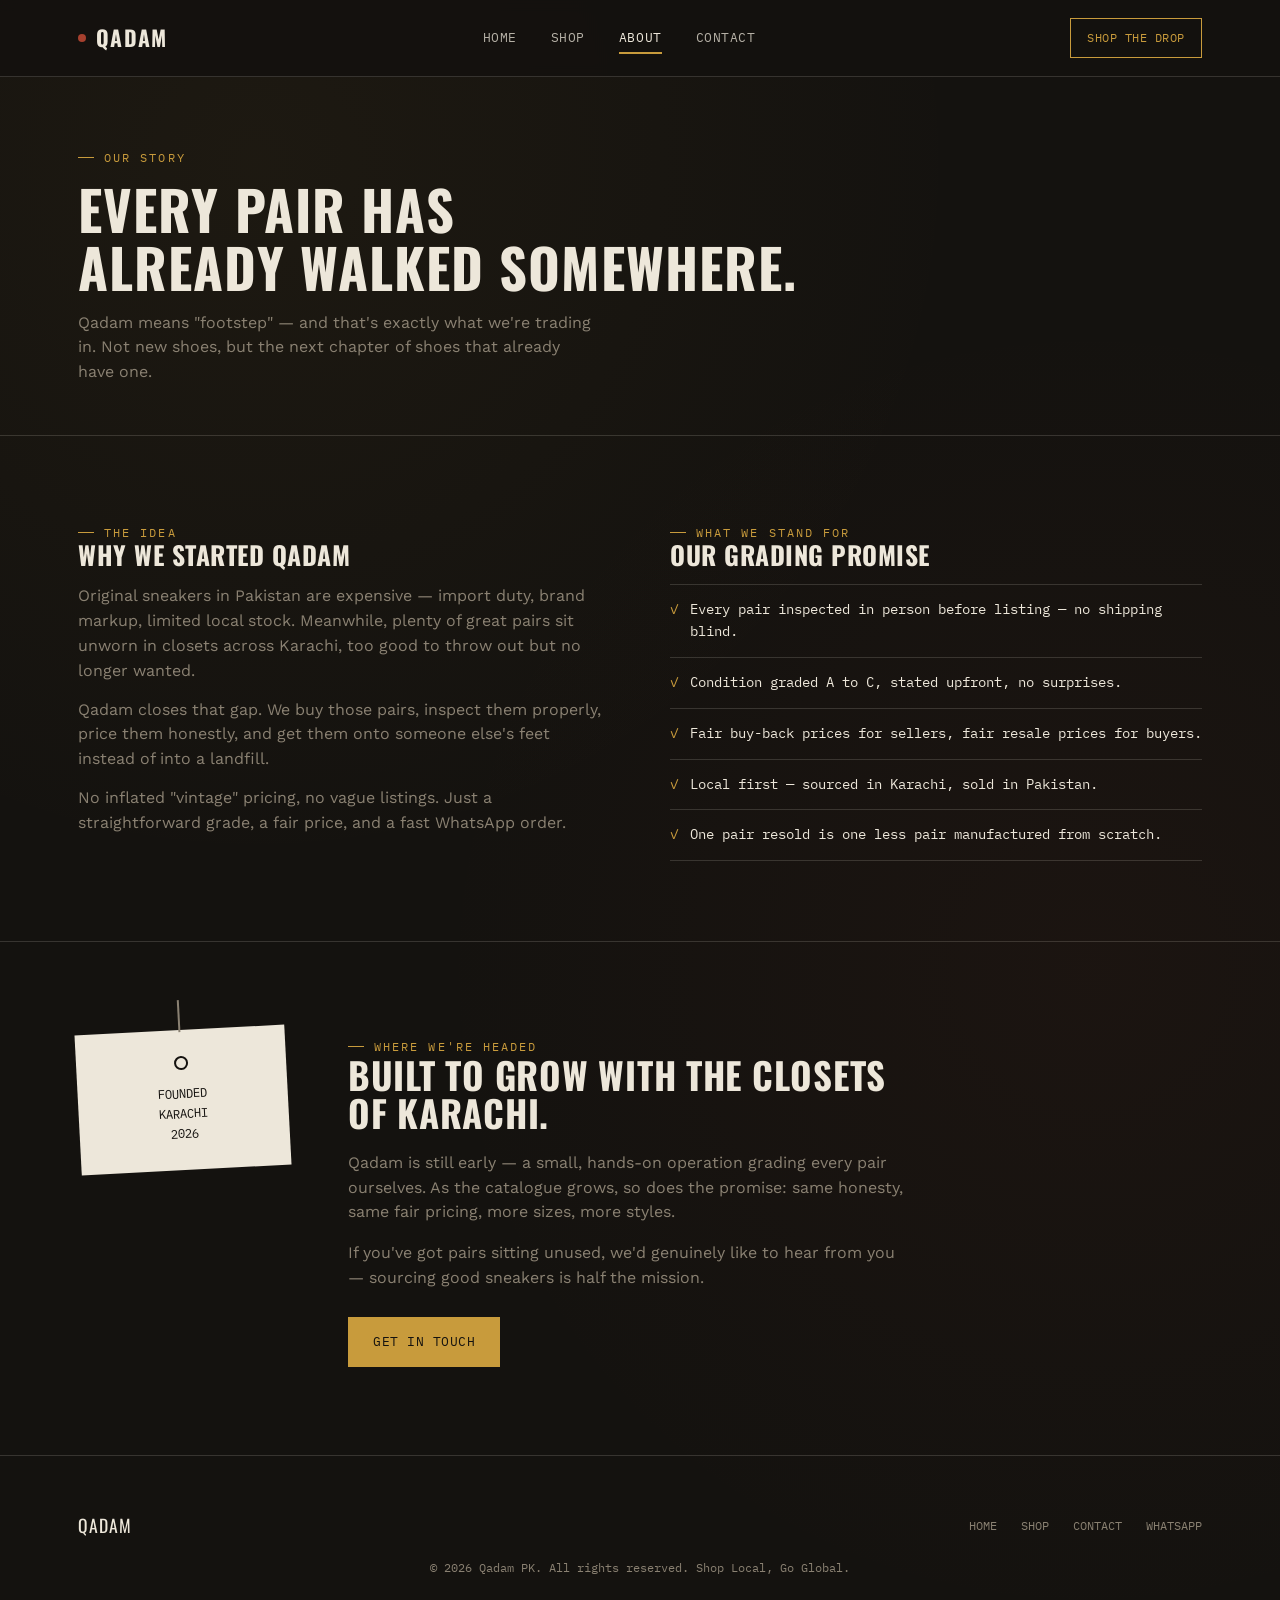
==== about.html @ 9a7568d5 "Add files via upload" ====
<!DOCTYPE html>
<html lang="en">
<head>
<meta charset="UTF-8">
<meta name="viewport" content="width=device-width, initial-scale=1.0">
<title>About — QADAM</title>
<meta name="description" content="The story behind Qadam — Karachi's pre-loved sneaker marketplace built on fair grading and honest resale.">
<link rel="stylesheet" href="styles.css">
</head>
<body>

<nav class="site-nav">
  <div class="wrap">
    <a href="index.html" class="logo"><span class="dot"></span>QADAM</a>
    <ul class="nav-links">
      <li><a href="index.html">Home</a></li>
      <li><a href="shop.html">Shop</a></li>
      <li><a href="about.html" class="active">About</a></li>
      <li><a href="contact.html">Contact</a></li>
    </ul>
    <a href="shop.html" class="nav-cta">Shop the Drop</a>
    <button class="nav-toggle" aria-label="Toggle menu"><span></span><span></span><span></span></button>
  </div>
</nav>

<header class="page-hero">
  <div class="wrap">
    <span class="eyebrow">Our story</span>
    <h1>Every pair has<br>already walked somewhere.</h1>
    <p>Qadam means "footstep" — and that's exactly what we're trading in. Not new shoes, but the next chapter of shoes that already have one.</p>
  </div>
</header>

<section class="about-body">
  <div class="wrap about-grid">
    <div>
      <span class="eyebrow">The idea</span>
      <h2>Why we started Qadam</h2>
      <p>Original sneakers in Pakistan are expensive — import duty, brand markup, limited local stock. Meanwhile, plenty of great pairs sit unworn in closets across Karachi, too good to throw out but no longer wanted.</p>
      <p>Qadam closes that gap. We buy those pairs, inspect them properly, price them honestly, and get them onto someone else's feet instead of into a landfill.</p>
      <p>No inflated "vintage" pricing, no vague listings. Just a straightforward grade, a fair price, and a fast WhatsApp order.</p>
    </div>
    <div>
      <span class="eyebrow">What we stand for</span>
      <h2>Our grading promise</h2>
      <ul class="checklist">
        <li><span class="mark">✓</span> Every pair inspected in person before listing — no shipping blind.</li>
        <li><span class="mark">✓</span> Condition graded A to C, stated upfront, no surprises.</li>
        <li><span class="mark">✓</span> Fair buy-back prices for sellers, fair resale prices for buyers.</li>
        <li><span class="mark">✓</span> Local first — sourced in Karachi, sold in Pakistan.</li>
        <li><span class="mark">✓</span> One pair resold is one less pair manufactured from scratch.</li>
      </ul>
    </div>
  </div>
</section>

<section class="ethos">
  <div class="wrap">
    <div class="ethos-tag">
      <div class="hole"></div>
      <p>FOUNDED<br>KARACHI<br>2026</p>
    </div>
    <div class="ethos-copy">
      <span class="eyebrow">Where we're headed</span>
      <h2>Built to grow with the closets of Karachi.</h2>
      <p>Qadam is still early — a small, hands-on operation grading every pair ourselves. As the catalogue grows, so does the promise: same honesty, same fair pricing, more sizes, more styles.</p>
      <p>If you've got pairs sitting unused, we'd genuinely like to hear from you — sourcing good sneakers is half the mission.</p>
      <a href="contact.html" class="btn btn-primary" style="margin-top:10px; display:inline-flex;">Get in Touch</a>
    </div>
  </div>
</section>

<footer>
  <div class="wrap">
    <div class="foot-brand">QADAM</div>
    <ul class="foot-links">
      <li><a href="index.html">Home</a></li>
      <li><a href="shop.html">Shop</a></li>
      <li><a href="contact.html">Contact</a></li>
      <li><a href="#" data-whatsapp>WhatsApp</a></li>
    </ul>
  </div>
  <p class="foot-copy">© 2026 Qadam PK. All rights reserved. Shop Local, Go Global.</p>
</footer>

<script src="script.js"></script>
</body>
</html>
---- styles.css ----
/* ============================================================
   QADAM — "Step Different"
   Design language: authentication stamps + shoebox shipping tags.
   Every pre-loved pair gets inspected, tagged, and stamped before
   it ships — the site borrows that vocabulary directly.
   ============================================================ */

@import url('https://fonts.googleapis.com/css2?family=Oswald:wght@500;600;700&family=Work+Sans:wght@400;500;600&family=IBM+Plex+Mono:wght@400;500&display=swap');

:root{
  --ink:      #14120F;
  --ink-2:    #1D1A15;
  --paper:    #EDE7DA;
  --paper-2:  #E2DAC7;
  --ochre:    #C89B3C;
  --rust:     #A6402E;
  --slate:    #8A8172;
  --line:     rgba(237,231,218,0.16);

  --display: 'Oswald', sans-serif;
  --body:    'Work Sans', sans-serif;
  --mono:    'IBM Plex Mono', monospace;
}

*{ box-sizing:border-box; margin:0; padding:0; }

html{ scroll-behavior:smooth; }

body{
  background:var(--ink);
  color:var(--paper);
  font-family:var(--body);
  line-height:1.55;
  -webkit-font-smoothing:antialiased;
  background-image:
    radial-gradient(circle at 20% 10%, rgba(200,155,60,0.05), transparent 40%),
    radial-gradient(circle at 85% 60%, rgba(166,64,46,0.05), transparent 45%);
}

@media (prefers-reduced-motion: reduce){
  html{ scroll-behavior:auto; }
  *{ animation-duration:0.001ms !important; transition-duration:0.001ms !important; }
}

a{ color:inherit; text-decoration:none; }
img,svg{ display:block; max-width:100%; }
ul{ list-style:none; }
button{ font:inherit; cursor:pointer; }

.wrap{ max-width:1180px; margin:0 auto; padding:0 28px; }

h1,h2,h3{
  font-family:var(--display);
  text-transform:uppercase;
  letter-spacing:0.02em;
  font-weight:700;
  line-height:1.05;
}

.eyebrow{
  font-family:var(--mono);
  font-size:0.72rem;
  letter-spacing:0.18em;
  text-transform:uppercase;
  color:var(--ochre);
  display:inline-flex;
  align-items:center;
  gap:10px;
}
.eyebrow::before{
  content:'';
  width:16px; height:1px;
  background:var(--ochre);
}

/* ---------- Nav ---------- */
.site-nav{
  position:sticky; top:0; z-index:50;
  background:rgba(20,18,15,0.92);
  backdrop-filter:blur(6px);
  border-bottom:1px solid var(--line);
}
.site-nav .wrap{
  display:flex; align-items:center; justify-content:space-between;
  height:76px;
}
.logo{
  font-family:var(--display);
  font-size:1.35rem;
  font-weight:700;
  letter-spacing:0.06em;
  display:flex; align-items:center; gap:10px;
}
.logo .dot{
  width:8px; height:8px; border-radius:50%;
  background:var(--rust);
}
.nav-links{
  display:flex; gap:34px;
  font-family:var(--mono);
  font-size:0.82rem;
  letter-spacing:0.04em;
  text-transform:uppercase;
}
.nav-links a{
  position:relative; padding:4px 0;
  color:var(--paper); opacity:0.75;
  transition:opacity 0.2s;
}
.nav-links a:hover, .nav-links a.active{ opacity:1; }
.nav-links a.active::after{
  content:''; position:absolute; left:0; right:0; bottom:-4px;
  height:2px; background:var(--ochre);
}
.nav-cta{
  font-family:var(--mono); font-size:0.78rem; letter-spacing:0.04em;
  border:1px solid var(--ochre); color:var(--ochre);
  padding:9px 16px; text-transform:uppercase;
  transition:background 0.2s, color 0.2s;
}
.nav-cta:hover{ background:var(--ochre); color:var(--ink); }
.nav-toggle{
  display:none; background:none; border:none; color:var(--paper);
  flex-direction:column; gap:5px; width:28px;
}
.nav-toggle span{ height:2px; background:var(--paper); width:100%; }

@media (max-width:820px){
  .nav-links{
    position:absolute; top:76px; left:0; right:0;
    background:var(--ink); flex-direction:column; gap:0;
    border-bottom:1px solid var(--line);
    max-height:0; overflow:hidden; transition:max-height 0.25s ease;
  }
  .nav-links.open{ max-height:320px; }
  .nav-links a{ padding:16px 28px; width:100%; opacity:1; }
  .nav-links a.active::after{ display:none; }
  .nav-links a.active{ color:var(--ochre); }
  .nav-cta{ display:none; }
  .nav-toggle{ display:flex; }
}

/* ---------- Stamp badge ---------- */
.stamp{
  width:150px; height:150px; border-radius:50%;
  border:2px solid var(--ochre);
  display:flex; align-items:center; justify-content:center;
  text-align:center;
  transform:rotate(-9deg);
  position:relative;
  flex-shrink:0;
}
.stamp::before{
  content:''; position:absolute; inset:8px;
  border:1px dashed var(--ochre); border-radius:50%;
  opacity:0.6;
}
.stamp span{
  font-family:var(--mono); font-size:0.62rem;
  letter-spacing:0.12em; text-transform:uppercase;
  color:var(--ochre); line-height:1.5;
}

/* ---------- Hero ---------- */
.hero{
  padding:76px 0 90px;
  border-bottom:1px solid var(--line);
}
.hero .wrap{
  display:flex; align-items:center; justify-content:space-between; gap:50px;
}
.hero-copy{ max-width:640px; }
.hero h1{
  font-size:clamp(2.6rem, 6vw, 4.6rem);
  margin:18px 0 22px;
}
.hero h1 .accent{ color:var(--rust); }
.hero p{
  font-size:1.05rem; color:var(--slate); max-width:480px; margin-bottom:32px;
}
.btn-row{ display:flex; gap:16px; flex-wrap:wrap; }

.btn{
  display:inline-flex; align-items:center; gap:8px;
  font-family:var(--mono); font-size:0.82rem; letter-spacing:0.04em;
  text-transform:uppercase; padding:14px 24px;
  border:1px solid var(--paper); transition:all 0.2s;
}
.btn-primary{ background:var(--ochre); border-color:var(--ochre); color:var(--ink); }
.btn-primary:hover{ background:transparent; color:var(--ochre); }
.btn-ghost{ color:var(--paper); }
.btn-ghost:hover{ border-color:var(--ochre); color:var(--ochre); }

@media (max-width:900px){
  .hero .wrap{ flex-direction:column; text-align:center; }
  .hero-copy{ max-width:100%; }
  .hero p{ margin-left:auto; margin-right:auto; }
  .btn-row{ justify-content:center; }
}

/* ---------- Stitched divider ---------- */
.stitch{
  height:1px;
  background-image:repeating-linear-gradient(90deg, var(--slate) 0 8px, transparent 8px 16px);
  opacity:0.4;
}

/* ---------- Process (numbered — real sequence) ---------- */
.process{ padding:88px 0; border-bottom:1px solid var(--line); }
.process-grid{
  display:grid; grid-template-columns:repeat(4,1fr); gap:2px;
  margin-top:44px; background:var(--line);
}
.process-step{
  background:var(--ink); padding:32px 26px;
}
.process-step .num{
  font-family:var(--mono); color:var(--rust); font-size:0.85rem; margin-bottom:14px; display:block;
}
.process-step h3{ font-size:1.05rem; margin-bottom:10px; }
.process-step p{ color:var(--slate); font-size:0.92rem; }
@media (max-width:900px){ .process-grid{ grid-template-columns:1fr 1fr; } }
@media (max-width:560px){ .process-grid{ grid-template-columns:1fr; } }

/* ---------- Section headers ---------- */
.section-head{
  display:flex; justify-content:space-between; align-items:flex-end;
  gap:24px; flex-wrap:wrap;
}
.section-head h2{ font-size:clamp(1.8rem,3.5vw,2.6rem); margin-top:14px; }
.section-head p{ color:var(--slate); max-width:360px; font-size:0.94rem; }

/* ---------- Product grid / shoebox labels ---------- */
.shop-section{ padding:88px 0; }
.filter-tabs{
  display:flex; gap:10px; margin:40px 0 36px; flex-wrap:wrap;
}
.filter-tabs button{
  font-family:var(--mono); font-size:0.76rem; text-transform:uppercase;
  letter-spacing:0.05em; padding:9px 18px;
  border:1px solid var(--line); background:transparent; color:var(--slate);
  transition:all 0.2s;
}
.filter-tabs button:hover{ color:var(--paper); border-color:var(--slate); }
.filter-tabs button.active{ color:var(--ink); background:var(--paper); border-color:var(--paper); }

.product-grid{
  display:grid; grid-template-columns:repeat(3,1fr); gap:26px;
}
@media (max-width:900px){ .product-grid{ grid-template-columns:repeat(2,1fr); } }
@media (max-width:600px){ .product-grid{ grid-template-columns:1fr; } }

.card{
  background:var(--paper); color:var(--ink);
  position:relative; padding:22px 20px 20px;
  border:1px solid transparent;
  transition:transform 0.2s;
}
.card:hover{ transform:translateY(-4px); }
.card::before{
  content:''; position:absolute; top:14px; right:14px;
  width:22px; height:22px; border-radius:50%;
  background:var(--ink);
}
.card .tag-hole{
  position:absolute; top:20px; right:20px;
  width:10px; height:10px; border-radius:50%;
  background:var(--paper);
  border:1px solid var(--ink);
}
.card-media{
  aspect-ratio:1/1; background:var(--paper-2);
  display:flex; align-items:center; justify-content:center;
  margin-bottom:16px; overflow:hidden;
}
.card-media svg{ width:62%; height:62%; }
.card .cat{
  font-family:var(--mono); font-size:0.68rem; letter-spacing:0.1em;
  text-transform:uppercase; color:var(--rust); margin-bottom:6px; display:block;
}
.card h3{
  font-family:var(--body); font-weight:600; text-transform:none;
  font-size:1.02rem; letter-spacing:0; margin-bottom:4px;
}
.card .meta{
  font-family:var(--mono); font-size:0.78rem; color:var(--slate); margin-bottom:14px;
}
.card .price-row{
  display:flex; justify-content:space-between; align-items:center;
  border-top:1px dashed rgba(20,18,15,0.25); padding-top:14px;
}
.card .price{ font-family:var(--mono); font-weight:500; font-size:1rem; }
.card .order-btn{
  font-family:var(--mono); font-size:0.7rem; text-transform:uppercase;
  letter-spacing:0.05em; background:var(--ink); color:var(--paper);
  padding:9px 14px; transition:background 0.2s;
}
.card .order-btn:hover{ background:var(--rust); }
.card .condition{
  position:absolute; bottom:-1px; left:20px;
  font-family:var(--mono); font-size:0.6rem; letter-spacing:0.08em;
  text-transform:uppercase; color:var(--slate);
  transform:translateY(100%); padding-top:6px;
}

/* ---------- Ethos / tag block ---------- */
.ethos{ padding:88px 0; border-top:1px solid var(--line); border-bottom:1px solid var(--line); }
.ethos .wrap{ display:flex; gap:60px; align-items:flex-start; }
.ethos-tag{
  flex-shrink:0; width:210px; background:var(--paper); color:var(--ink);
  padding:26px 20px; position:relative; transform:rotate(-3deg);
}
.ethos-tag::after{
  content:''; position:absolute; top:-30px; left:50%; transform:translateX(-50%);
  width:2px; height:32px; background:var(--slate);
}
.ethos-tag .hole{
  width:14px; height:14px; border-radius:50%; border:2px solid var(--ink);
  margin:0 auto 14px;
}
.ethos-tag p{ font-family:var(--mono); font-size:0.78rem; text-align:center; line-height:1.6; }
.ethos-copy{ max-width:560px; }
.ethos-copy h2{ font-size:clamp(1.7rem,3vw,2.3rem); margin-bottom:18px; }
.ethos-copy p{ color:var(--slate); margin-bottom:16px; }
@media (max-width:800px){ .ethos .wrap{ flex-direction:column; align-items:center; text-align:center; } .ethos-tag{ transform:rotate(0); } }

/* ---------- Footer ---------- */
footer{ padding:56px 0 40px; }
footer .wrap{
  display:flex; justify-content:space-between; align-items:center; gap:20px; flex-wrap:wrap;
}
.foot-brand{ font-family:var(--display); font-size:1.1rem; letter-spacing:0.05em; }
.foot-links{ display:flex; gap:24px; font-family:var(--mono); font-size:0.78rem; text-transform:uppercase; color:var(--slate); }
.foot-links a:hover{ color:var(--ochre); }
.foot-copy{ font-family:var(--mono); font-size:0.72rem; color:var(--slate); margin-top:20px; text-align:center; }

/* ---------- Page hero (inner pages) ---------- */
.page-hero{ padding:64px 0 50px; border-bottom:1px solid var(--line); }
.page-hero h1{ font-size:clamp(2.2rem,5vw,3.4rem); margin-top:14px; }
.page-hero p{ color:var(--slate); max-width:520px; margin-top:16px; }

/* ---------- About page ---------- */
.about-body{ padding:80px 0; }
.about-grid{ display:grid; grid-template-columns:1fr 1fr; gap:60px; align-items:start; }
.about-grid h2{ font-size:1.6rem; margin-bottom:16px; }
.about-grid p{ color:var(--slate); margin-bottom:14px; }
@media (max-width:800px){ .about-grid{ grid-template-columns:1fr; } }

.checklist{ margin-top:14px; }
.checklist li{
  display:flex; gap:12px; padding:14px 0; border-top:1px solid var(--line);
  font-family:var(--mono); font-size:0.88rem;
}
.checklist li:last-child{ border-bottom:1px solid var(--line); }
.checklist li .mark{ color:var(--ochre); }

/* ---------- Contact page ---------- */
.contact-body{ padding:80px 0; }
.contact-grid{ display:grid; grid-template-columns:1fr 1fr; gap:60px; }
@media (max-width:850px){ .contact-grid{ grid-template-columns:1fr; } }

.contact-card{ background:var(--paper); color:var(--ink); padding:36px; }
.contact-card h3{ font-family:var(--body); text-transform:none; font-size:1.2rem; margin-bottom:6px; }
.contact-card p{ color:#4a463c; font-size:0.92rem; margin-bottom:22px; }
.contact-list{ margin-top:8px; }
.contact-list li{
  display:flex; justify-content:space-between; padding:14px 0;
  border-top:1px dashed rgba(20,18,15,0.25);
  font-family:var(--mono); font-size:0.86rem;
}
.contact-list li span:first-child{ color:#6b6455; }

.form-group{ margin-bottom:20px; }
.form-group label{
  display:block; font-family:var(--mono); font-size:0.74rem; text-transform:uppercase;
  letter-spacing:0.06em; color:var(--slate); margin-bottom:8px;
}
.form-group input, .form-group textarea{
  width:100%; background:transparent; border:1px solid var(--line);
  color:var(--paper); padding:13px 14px; font-family:var(--body); font-size:0.95rem;
}
.form-group input:focus, .form-group textarea:focus{
  outline:none; border-color:var(--ochre);
}
.form-group textarea{ resize:vertical; min-height:120px; }
.form-note{ font-family:var(--mono); font-size:0.74rem; color:var(--slate); margin-top:8px; }
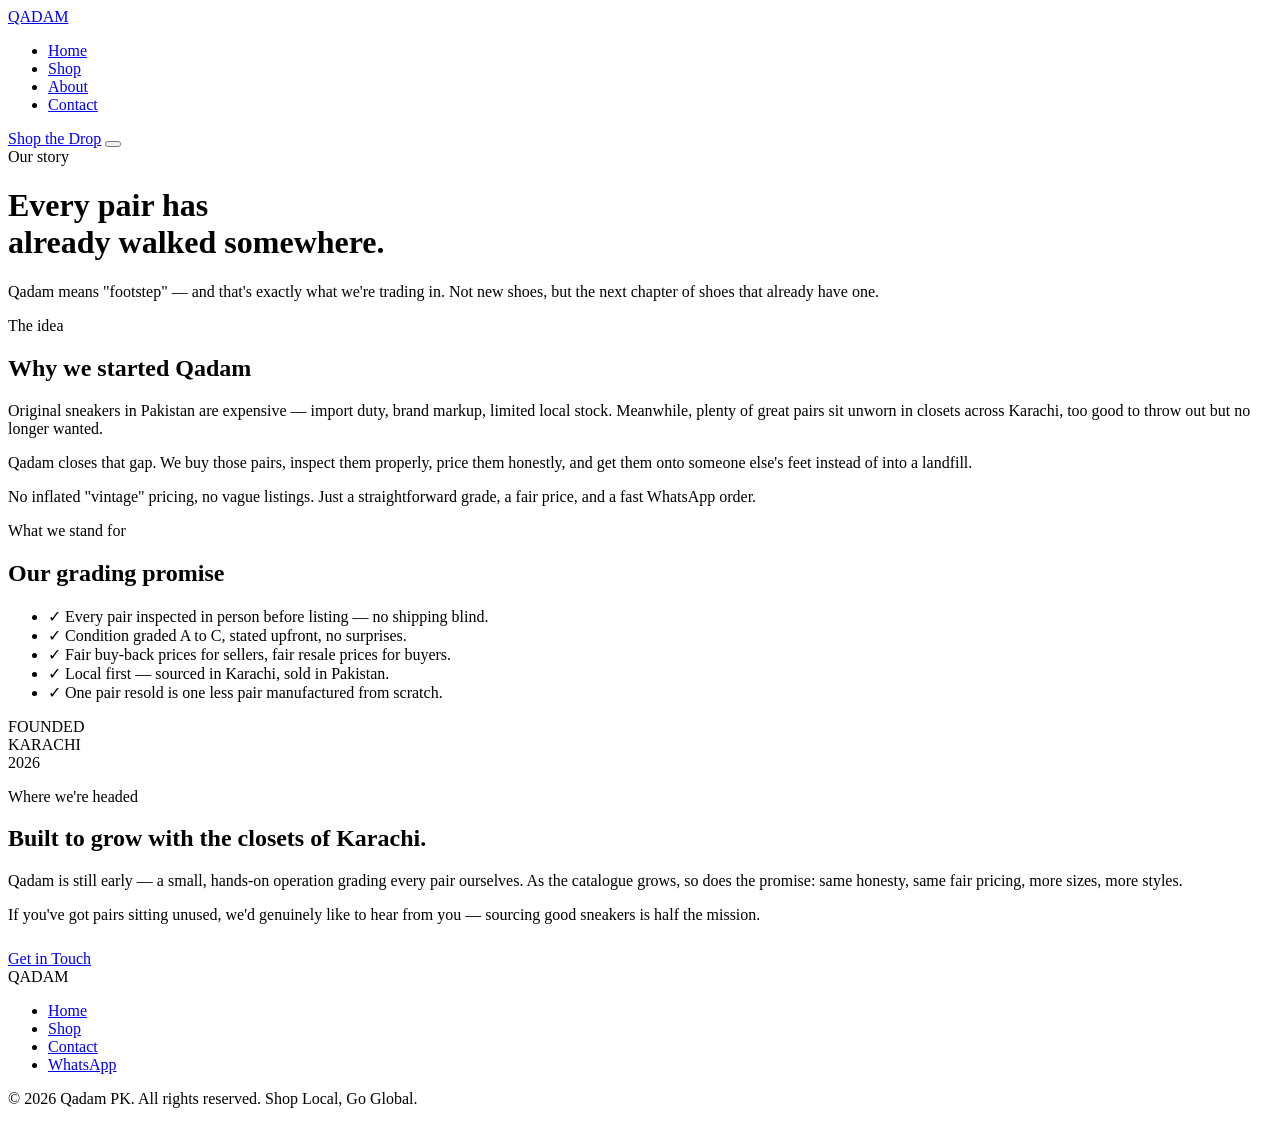
==== commit 5415ff6f: "Rename about-1.html to about.html" ====
--- a/about.html
+++ b/about.html
@@ -33,22 +33,22 @@
 
 <section class="about-body">
   <div class="wrap about-grid">
-    <div>
+    <div class="reveal">
       <span class="eyebrow">The idea</span>
       <h2>Why we started Qadam</h2>
       <p>Original sneakers in Pakistan are expensive — import duty, brand markup, limited local stock. Meanwhile, plenty of great pairs sit unworn in closets across Karachi, too good to throw out but no longer wanted.</p>
       <p>Qadam closes that gap. We buy those pairs, inspect them properly, price them honestly, and get them onto someone else's feet instead of into a landfill.</p>
       <p>No inflated "vintage" pricing, no vague listings. Just a straightforward grade, a fair price, and a fast WhatsApp order.</p>
     </div>
-    <div>
+    <div class="reveal">
       <span class="eyebrow">What we stand for</span>
       <h2>Our grading promise</h2>
-      <ul class="checklist">
-        <li><span class="mark">✓</span> Every pair inspected in person before listing — no shipping blind.</li>
-        <li><span class="mark">✓</span> Condition graded A to C, stated upfront, no surprises.</li>
-        <li><span class="mark">✓</span> Fair buy-back prices for sellers, fair resale prices for buyers.</li>
-        <li><span class="mark">✓</span> Local first — sourced in Karachi, sold in Pakistan.</li>
-        <li><span class="mark">✓</span> One pair resold is one less pair manufactured from scratch.</li>
+      <ul class="checklist reveal-stagger">
+        <li class="reveal-item"><span class="mark">✓</span> Every pair inspected in person before listing — no shipping blind.</li>
+        <li class="reveal-item"><span class="mark">✓</span> Condition graded A to C, stated upfront, no surprises.</li>
+        <li class="reveal-item"><span class="mark">✓</span> Fair buy-back prices for sellers, fair resale prices for buyers.</li>
+        <li class="reveal-item"><span class="mark">✓</span> Local first — sourced in Karachi, sold in Pakistan.</li>
+        <li class="reveal-item"><span class="mark">✓</span> One pair resold is one less pair manufactured from scratch.</li>
       </ul>
     </div>
   </div>
@@ -56,11 +56,11 @@
 
 <section class="ethos">
   <div class="wrap">
-    <div class="ethos-tag">
+    <div class="ethos-tag reveal">
       <div class="hole"></div>
       <p>FOUNDED<br>KARACHI<br>2026</p>
     </div>
-    <div class="ethos-copy">
+    <div class="ethos-copy reveal">
       <span class="eyebrow">Where we're headed</span>
       <h2>Built to grow with the closets of Karachi.</h2>
       <p>Qadam is still early — a small, hands-on operation grading every pair ourselves. As the catalogue grows, so does the promise: same honesty, same fair pricing, more sizes, more styles.</p>
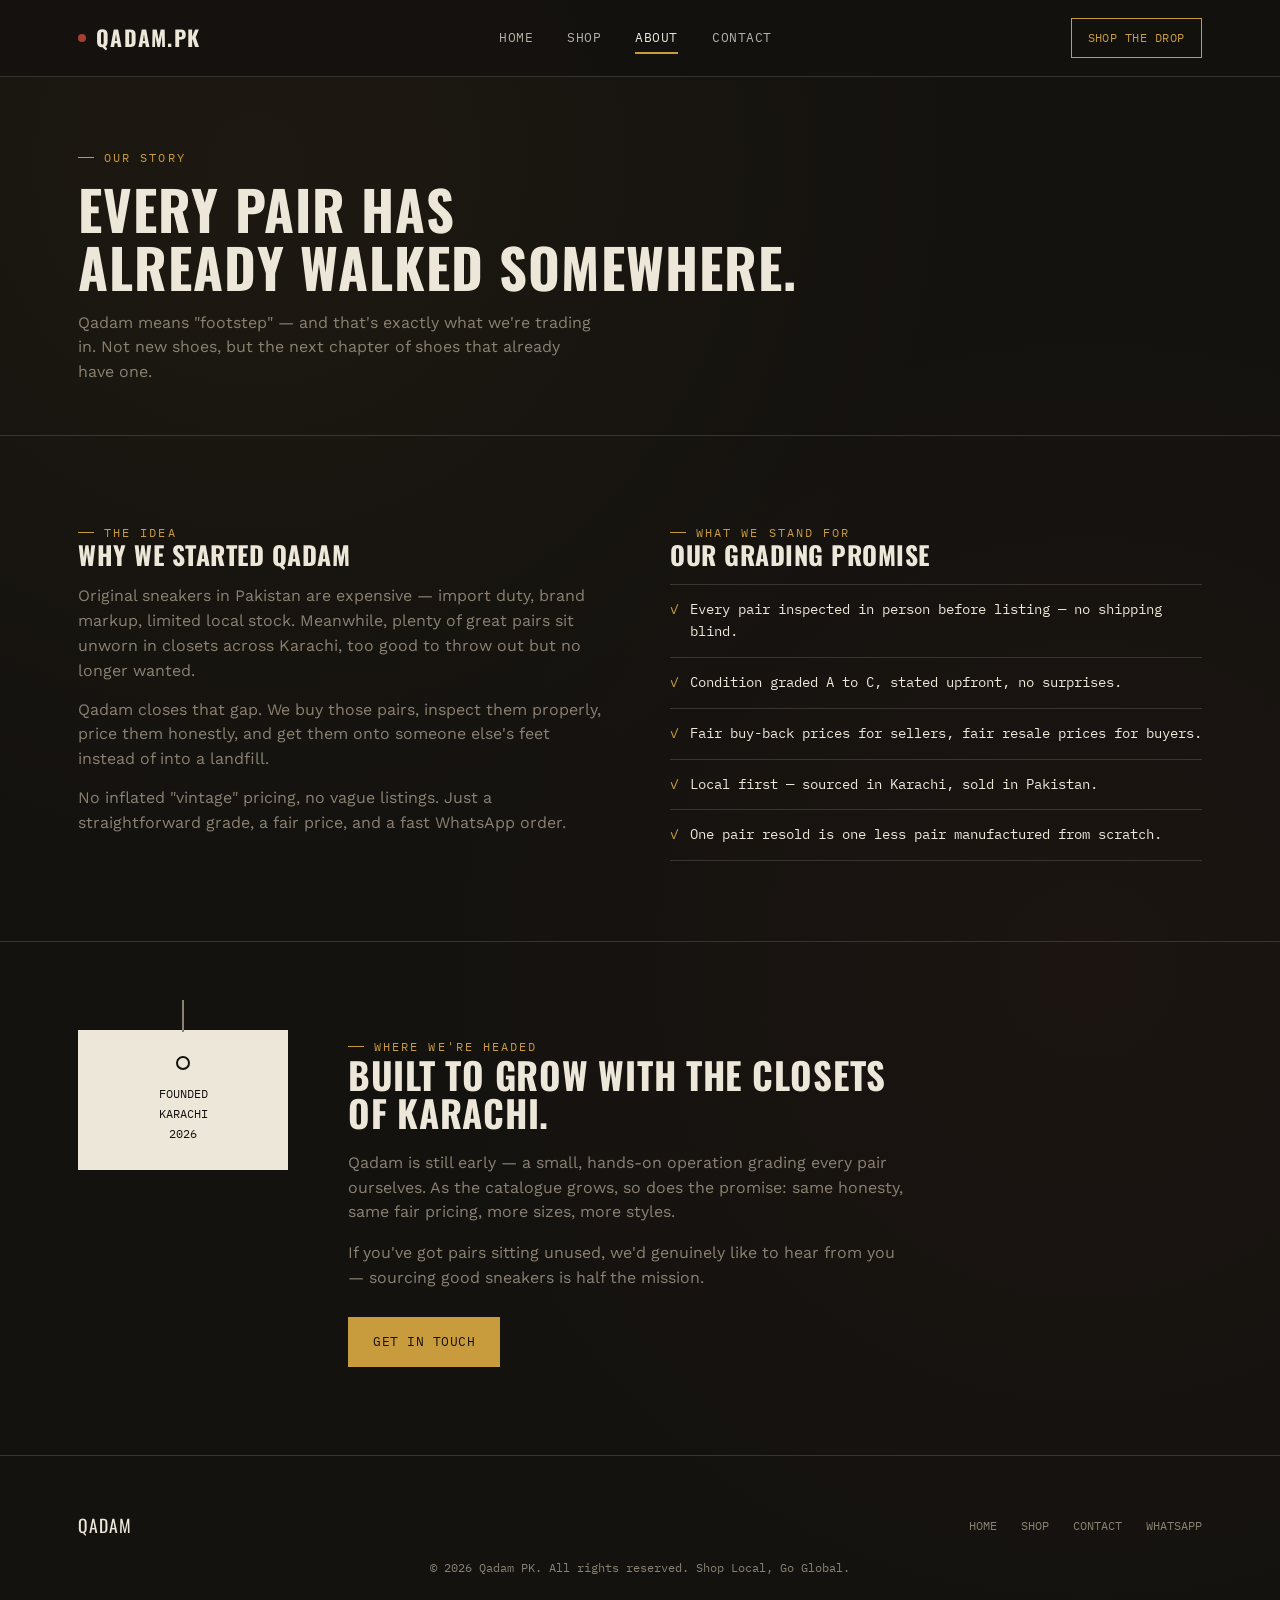
==== commit 78afd780: "Update about.html" ====
--- a/about.html
+++ b/about.html
@@ -11,7 +11,7 @@
 
 <nav class="site-nav">
   <div class="wrap">
-    <a href="index.html" class="logo"><span class="dot"></span>QADAM</a>
+    <a href="index.html" class="logo"><span class="dot"></span>QADAM.PK</a>
     <ul class="nav-links">
       <li><a href="index.html">Home</a></li>
       <li><a href="shop.html">Shop</a></li>
--- a/styles.css
+++ b/styles.css
@@ -0,0 +1,475 @@
+/* ============================================================
+   QADAM — "Step Different"
+   Design language: authentication stamps + shoebox shipping tags.
+   Every pre-loved pair gets inspected, tagged, and stamped before
+   it ships — the site borrows that vocabulary directly.
+   ============================================================ */
+
+@import url('https://fonts.googleapis.com/css2?family=Oswald:wght@500;600;700&family=Work+Sans:wght@400;500;600&family=IBM+Plex+Mono:wght@400;500&display=swap');
+
+:root{
+  --ink:      #14120F;
+  --ink-2:    #1D1A15;
+  --paper:    #EDE7DA;
+  --paper-2:  #E2DAC7;
+  --ochre:    #C89B3C;
+  --rust:     #A6402E;
+  --slate:    #8A8172;
+  --line:     rgba(237,231,218,0.16);
+
+  --display: 'Oswald', sans-serif;
+  --body:    'Work Sans', sans-serif;
+  --mono:    'IBM Plex Mono', monospace;
+}
+
+*{ box-sizing:border-box; margin:0; padding:0; }
+
+html{ scroll-behavior:smooth; }
+
+body{
+  background:var(--ink);
+  color:var(--paper);
+  font-family:var(--body);
+  line-height:1.55;
+  -webkit-font-smoothing:antialiased;
+  background-image:
+    radial-gradient(circle at 20% 10%, rgba(200,155,60,0.05), transparent 40%),
+    radial-gradient(circle at 85% 60%, rgba(166,64,46,0.05), transparent 45%);
+}
+
+@media (prefers-reduced-motion: reduce){
+  html{ scroll-behavior:auto; }
+  *{ animation-duration:0.001ms !important; transition-duration:0.001ms !important; }
+}
+
+/* ============================================================
+   MOTION LAYER — stamp-impact + scroll reveals
+   ============================================================ */
+
+/* Page fade-in on load */
+body{ opacity:0; animation:page-in 0.6s ease forwards; }
+@keyframes page-in{ to{ opacity:1; } }
+
+/* Scroll-reveal: elements fade + rise into place */
+.reveal{
+  opacity:0; transform:translateY(28px);
+  transition:opacity 0.7s cubic-bezier(.16,.84,.44,1), transform 0.7s cubic-bezier(.16,.84,.44,1);
+}
+.reveal.in-view{ opacity:1; transform:translateY(0); }
+.reveal-stagger.in-view .reveal-item{ opacity:1; transform:translateY(0); }
+.reveal-item{
+  opacity:0; transform:translateY(24px);
+  transition:opacity 0.6s cubic-bezier(.16,.84,.44,1), transform 0.6s cubic-bezier(.16,.84,.44,1);
+}
+.reveal-item:nth-child(1){ transition-delay:0s; }
+.reveal-item:nth-child(2){ transition-delay:0.08s; }
+.reveal-item:nth-child(3){ transition-delay:0.16s; }
+.reveal-item:nth-child(4){ transition-delay:0.24s; }
+.reveal-item:nth-child(5){ transition-delay:0.32s; }
+.reveal-item:nth-child(6){ transition-delay:0.4s; }
+
+/* Hero stamp — impact animation: slams down like a rubber stamp, then settles */
+.stamp{
+  animation:stamp-impact 0.7s cubic-bezier(.2,.9,.3,1.3) 0.15s both;
+}
+@keyframes stamp-impact{
+  0%{   opacity:0; transform:rotate(-9deg) scale(2.4); }
+  55%{  opacity:1; transform:rotate(-9deg) scale(0.94); }
+  75%{  transform:rotate(-9deg) scale(1.04); }
+  100%{ transform:rotate(-9deg) scale(1); }
+}
+
+/* Eyebrow underline draws in */
+.eyebrow::before{
+  animation:eyebrow-draw 0.5s ease-out 0.3s both;
+  transform-origin:left;
+}
+@keyframes eyebrow-draw{
+  from{ transform:scaleX(0); }
+  to{ transform:scaleX(1); }
+}
+
+@media (prefers-reduced-motion: reduce){
+  body{ opacity:1; animation:none; }
+  .reveal, .reveal-item{ opacity:1; transform:none; transition:none; }
+  .stamp{ animation:none; }
+  .eyebrow::before{ animation:none; }
+}
+
+a{ color:inherit; text-decoration:none; }
+img,svg{ display:block; max-width:100%; }
+ul{ list-style:none; }
+button{ font:inherit; cursor:pointer; }
+
+.wrap{ max-width:1180px; margin:0 auto; padding:0 28px; }
+
+h1,h2,h3{
+  font-family:var(--display);
+  text-transform:uppercase;
+  letter-spacing:0.02em;
+  font-weight:700;
+  line-height:1.05;
+}
+
+.eyebrow{
+  font-family:var(--mono);
+  font-size:0.72rem;
+  letter-spacing:0.18em;
+  text-transform:uppercase;
+  color:var(--ochre);
+  display:inline-flex;
+  align-items:center;
+  gap:10px;
+}
+.eyebrow::before{
+  content:'';
+  width:16px; height:1px;
+  background:var(--ochre);
+}
+
+/* ---------- Nav ---------- */
+.site-nav{
+  position:sticky; top:0; z-index:50;
+  background:rgba(20,18,15,0.92);
+  backdrop-filter:blur(6px);
+  border-bottom:1px solid var(--line);
+}
+.site-nav .wrap{
+  display:flex; align-items:center; justify-content:space-between;
+  height:76px;
+}
+.logo{
+  font-family:var(--display);
+  font-size:1.35rem;
+  font-weight:700;
+  letter-spacing:0.06em;
+  display:flex; align-items:center; gap:10px;
+}
+.logo .dot{
+  width:8px; height:8px; border-radius:50%;
+  background:var(--rust);
+}
+.nav-links{
+  display:flex; gap:34px;
+  font-family:var(--mono);
+  font-size:0.82rem;
+  letter-spacing:0.04em;
+  text-transform:uppercase;
+}
+.nav-links a{
+  position:relative; padding:4px 0;
+  color:var(--paper); opacity:0.75;
+  transition:opacity 0.2s;
+}
+.nav-links a:hover, .nav-links a.active{ opacity:1; }
+.nav-links a.active::after{
+  content:''; position:absolute; left:0; right:0; bottom:-4px;
+  height:2px; background:var(--ochre);
+}
+.nav-cta{
+  font-family:var(--mono); font-size:0.78rem; letter-spacing:0.04em;
+  border:1px solid var(--ochre); color:var(--ochre);
+  padding:9px 16px; text-transform:uppercase;
+  transition:background 0.2s, color 0.2s;
+}
+.nav-cta:hover{ background:var(--ochre); color:var(--ink); }
+.nav-toggle{
+  display:none; background:none; border:none; color:var(--paper);
+  flex-direction:column; gap:5px; width:28px;
+}
+.nav-toggle span{ height:2px; background:var(--paper); width:100%; }
+
+@media (max-width:820px){
+  .nav-links{
+    position:absolute; top:76px; left:0; right:0;
+    background:var(--ink); flex-direction:column; gap:0;
+    border-bottom:1px solid var(--line);
+    max-height:0; overflow:hidden; transition:max-height 0.25s ease;
+  }
+  .nav-links.open{ max-height:320px; }
+  .nav-links a{ padding:16px 28px; width:100%; opacity:1; }
+  .nav-links a.active::after{ display:none; }
+  .nav-links a.active{ color:var(--ochre); }
+  .nav-cta{ display:none; }
+  .nav-toggle{ display:flex; }
+}
+
+/* ---------- Stamp badge ---------- */
+.stamp{
+  width:150px; height:150px; border-radius:50%;
+  border:2px solid var(--ochre);
+  display:flex; align-items:center; justify-content:center;
+  text-align:center;
+  transform:rotate(-9deg);
+  position:relative;
+  flex-shrink:0;
+}
+.stamp::before{
+  content:''; position:absolute; inset:8px;
+  border:1px dashed var(--ochre); border-radius:50%;
+  opacity:0.6;
+}
+.stamp span{
+  font-family:var(--mono); font-size:0.62rem;
+  letter-spacing:0.12em; text-transform:uppercase;
+  color:var(--ochre); line-height:1.5;
+}
+
+/* ---------- Hero ---------- */
+.hero{
+  padding:76px 0 90px;
+  border-bottom:1px solid var(--line);
+}
+.hero .wrap{
+  display:flex; align-items:center; justify-content:space-between; gap:50px;
+}
+.hero-copy{ max-width:640px; }
+.hero h1{
+  font-size:clamp(2.6rem, 6vw, 4.6rem);
+  margin:18px 0 22px;
+}
+.hero h1 .accent{ color:var(--rust); }
+.hero p{
+  font-size:1.05rem; color:var(--slate); max-width:480px; margin-bottom:32px;
+}
+.btn-row{ display:flex; gap:16px; flex-wrap:wrap; }
+
+.btn{
+  display:inline-flex; align-items:center; gap:8px;
+  font-family:var(--mono); font-size:0.82rem; letter-spacing:0.04em;
+  text-transform:uppercase; padding:14px 24px;
+  border:1px solid var(--paper); transition:all 0.2s;
+}
+.btn:active{ transform:scale(0.96); }
+.btn-primary{ background:var(--ochre); border-color:var(--ochre); color:var(--ink); }
+.btn-primary:hover{ background:transparent; color:var(--ochre); }
+.btn-ghost{ color:var(--paper); }
+.btn-ghost:hover{ border-color:var(--ochre); color:var(--ochre); }
+
+.order-btn:active{ transform:scale(0.94); }
+
+@media (max-width:900px){
+  .hero .wrap{ flex-direction:column; text-align:center; }
+  .hero-copy{ max-width:100%; }
+  .hero p{ margin-left:auto; margin-right:auto; }
+  .btn-row{ justify-content:center; }
+}
+
+/* ---------- Stitched divider ---------- */
+.stitch{
+  height:1px;
+  background-image:repeating-linear-gradient(90deg, var(--slate) 0 8px, transparent 8px 16px);
+  opacity:0.4;
+}
+
+/* ---------- Process (numbered — real sequence) ---------- */
+.process{ padding:88px 0; border-bottom:1px solid var(--line); }
+.process-grid{
+  display:grid; grid-template-columns:repeat(4,1fr); gap:2px;
+  margin-top:44px; background:var(--line);
+}
+.process-step{
+  background:var(--ink); padding:32px 26px;
+  transition:background 0.3s;
+}
+.process-step:hover{ background:var(--ink-2); }
+.process-step .num{
+  font-family:var(--mono); color:var(--rust); font-size:0.85rem; margin-bottom:14px; display:block;
+  transition:transform 0.3s, color 0.3s;
+}
+.process-step:hover .num{ color:var(--ochre); transform:translateX(4px); }
+.process-step h3{ font-size:1.05rem; margin-bottom:10px; }
+.process-step p{ color:var(--slate); font-size:0.92rem; }
+@media (max-width:900px){ .process-grid{ grid-template-columns:1fr 1fr; } }
+@media (max-width:560px){ .process-grid{ grid-template-columns:1fr; } }
+
+/* ---------- Section headers ---------- */
+.section-head{
+  display:flex; justify-content:space-between; align-items:flex-end;
+  gap:24px; flex-wrap:wrap;
+}
+.section-head h2{ font-size:clamp(1.8rem,3.5vw,2.6rem); margin-top:14px; }
+.section-head p{ color:var(--slate); max-width:360px; font-size:0.94rem; }
+
+/* ---------- Product grid / shoebox labels ---------- */
+.shop-section{ padding:88px 0; }
+.filter-tabs{
+  display:flex; gap:10px; margin:40px 0 36px; flex-wrap:wrap;
+}
+.filter-tabs button{
+  font-family:var(--mono); font-size:0.76rem; text-transform:uppercase;
+  letter-spacing:0.05em; padding:9px 18px;
+  border:1px solid var(--line); background:transparent; color:var(--slate);
+  transition:all 0.2s;
+}
+.filter-tabs button:hover{ color:var(--paper); border-color:var(--slate); }
+.filter-tabs button.active{ color:var(--ink); background:var(--paper); border-color:var(--paper); }
+.product-grid .card{ transition:transform 0.35s cubic-bezier(.16,.84,.44,1), box-shadow 0.35s, opacity 0.3s; }
+
+.product-grid{
+  display:grid; grid-template-columns:repeat(3,1fr); gap:26px;
+}
+@media (max-width:900px){ .product-grid{ grid-template-columns:repeat(2,1fr); } }
+@media (max-width:600px){ .product-grid{ grid-template-columns:1fr; } }
+
+.card{
+  background:var(--paper); color:var(--ink);
+  position:relative; padding:22px 20px 20px;
+  border:1px solid transparent;
+  transition:transform 0.35s cubic-bezier(.16,.84,.44,1), box-shadow 0.35s;
+}
+.card:hover{
+  transform:translateY(-6px);
+  box-shadow:0 18px 30px -14px rgba(0,0,0,0.45);
+}
+.card::before{
+  content:''; position:absolute; top:14px; right:14px;
+  width:22px; height:22px; border-radius:50%;
+  background:var(--ink);
+}
+.card .tag-hole{
+  position:absolute; top:20px; right:20px;
+  width:10px; height:10px; border-radius:50%;
+  background:var(--paper);
+  border:1px solid var(--ink);
+  transition:background 0.3s, box-shadow 0.3s;
+}
+.card:hover .tag-hole{
+  background:var(--ochre);
+  box-shadow:0 0 0 3px rgba(200,155,60,0.25);
+}
+.card-media{
+  aspect-ratio:1/1; background:var(--paper-2);
+  display:flex; align-items:center; justify-content:center;
+  margin-bottom:16px; overflow:hidden;
+}
+.card-media svg{
+  width:62%; height:62%;
+  transition:transform 0.4s cubic-bezier(.16,.84,.44,1);
+}
+.card:hover .card-media svg{ transform:scale(1.08) rotate(-2deg); }
+.card .cat{
+  font-family:var(--mono); font-size:0.68rem; letter-spacing:0.1em;
+  text-transform:uppercase; color:var(--rust); margin-bottom:6px; display:block;
+}
+.card h3{
+  font-family:var(--body); font-weight:600; text-transform:none;
+  font-size:1.02rem; letter-spacing:0; margin-bottom:4px;
+}
+.card .meta{
+  font-family:var(--mono); font-size:0.78rem; color:var(--slate); margin-bottom:14px;
+}
+.card .price-row{
+  display:flex; justify-content:space-between; align-items:center;
+  border-top:1px dashed rgba(20,18,15,0.25); padding-top:14px;
+}
+.card .price{ font-family:var(--mono); font-weight:500; font-size:1rem; }
+.card .order-btn{
+  font-family:var(--mono); font-size:0.7rem; text-transform:uppercase;
+  letter-spacing:0.05em; background:var(--ink); color:var(--paper);
+  padding:9px 14px; transition:background 0.2s;
+}
+.card .order-btn:hover{ background:var(--rust); }
+.card .condition{
+  position:absolute; bottom:-1px; left:20px;
+  font-family:var(--mono); font-size:0.6rem; letter-spacing:0.08em;
+  text-transform:uppercase; color:var(--slate);
+  transform:translateY(100%); padding-top:6px;
+}
+
+/* ---------- Ethos / tag block ---------- */
+.ethos{ padding:88px 0; border-top:1px solid var(--line); border-bottom:1px solid var(--line); }
+.ethos .wrap{ display:flex; gap:60px; align-items:flex-start; }
+.ethos-tag{
+  flex-shrink:0; width:210px; background:var(--paper); color:var(--ink);
+  padding:26px 20px; position:relative; transform:rotate(-3deg);
+}
+.ethos-tag::after{
+  content:''; position:absolute; top:-30px; left:50%; transform:translateX(-50%);
+  width:2px; height:32px; background:var(--slate);
+}
+.ethos-tag .hole{
+  width:14px; height:14px; border-radius:50%; border:2px solid var(--ink);
+  margin:0 auto 14px;
+}
+.ethos-tag p{ font-family:var(--mono); font-size:0.78rem; text-align:center; line-height:1.6; }
+.ethos-copy{ max-width:560px; }
+.ethos-copy h2{ font-size:clamp(1.7rem,3vw,2.3rem); margin-bottom:18px; }
+.ethos-copy p{ color:var(--slate); margin-bottom:16px; }
+@media (max-width:800px){ .ethos .wrap{ flex-direction:column; align-items:center; text-align:center; } .ethos-tag{ transform:rotate(0); } }
+
+/* ---------- Footer ---------- */
+footer{ padding:56px 0 40px; }
+footer .wrap{
+  display:flex; justify-content:space-between; align-items:center; gap:20px; flex-wrap:wrap;
+}
+.foot-brand{ font-family:var(--display); font-size:1.1rem; letter-spacing:0.05em; }
+.foot-links{ display:flex; gap:24px; font-family:var(--mono); font-size:0.78rem; text-transform:uppercase; color:var(--slate); }
+.foot-links a:hover{ color:var(--ochre); }
+.foot-copy{ font-family:var(--mono); font-size:0.72rem; color:var(--slate); margin-top:20px; text-align:center; }
+
+/* ---------- Page hero (inner pages) ---------- */
+.page-hero{ padding:64px 0 50px; border-bottom:1px solid var(--line); }
+.page-hero h1{ font-size:clamp(2.2rem,5vw,3.4rem); margin-top:14px; }
+.page-hero p{ color:var(--slate); max-width:520px; margin-top:16px; }
+
+/* ---------- About page ---------- */
+.about-body{ padding:80px 0; }
+.about-grid{ display:grid; grid-template-columns:1fr 1fr; gap:60px; align-items:start; }
+.about-grid h2{ font-size:1.6rem; margin-bottom:16px; }
+.about-grid p{ color:var(--slate); margin-bottom:14px; }
+@media (max-width:800px){ .about-grid{ grid-template-columns:1fr; } }
+
+.checklist{ margin-top:14px; }
+.checklist li{
+  display:flex; gap:12px; padding:14px 0; border-top:1px solid var(--line);
+  font-family:var(--mono); font-size:0.88rem;
+  transition:padding-left 0.25s;
+}
+.checklist li:hover{ padding-left:6px; }
+.checklist li:last-child{ border-bottom:1px solid var(--line); }
+.checklist li .mark{ color:var(--ochre); }
+.checklist.reveal-stagger .reveal-item:nth-child(5){ transition-delay:0.32s; }
+
+/* ---------- Contact page ---------- */
+.contact-body{ padding:80px 0; }
+.contact-grid{ display:grid; grid-template-columns:1fr 1fr; gap:60px; }
+@media (max-width:850px){ .contact-grid{ grid-template-columns:1fr; } }
+
+.contact-card{ background:var(--paper); color:var(--ink); padding:36px; }
+.contact-card h3{ font-family:var(--body); text-transform:none; font-size:1.2rem; margin-bottom:6px; }
+.contact-card p{ color:#4a463c; font-size:0.92rem; margin-bottom:22px; }
+.contact-list{ margin-top:8px; }
+.contact-list li{
+  display:flex; justify-content:space-between; padding:14px 0;
+  border-top:1px dashed rgba(20,18,15,0.25);
+  font-family:var(--mono); font-size:0.86rem;
+  transition:padding-left 0.25s;
+}
+.contact-list li:hover{ padding-left:4px; }
+.contact-list li span:first-child{ color:#6b6455; }
+
+.form-group input, .form-group textarea{
+  width:100%; background:transparent; border:1px solid var(--line);
+  color:var(--paper); padding:13px 14px; font-family:var(--body); font-size:0.95rem;
+  transition:border-color 0.25s, background 0.25s;
+}
+.form-group input:focus, .form-group textarea:focus{
+  outline:none; border-color:var(--ochre);
+  background:rgba(200,155,60,0.04);
+}
+
+.form-group{ margin-bottom:20px; }
+.form-group label{
+  display:block; font-family:var(--mono); font-size:0.74rem; text-transform:uppercase;
+  letter-spacing:0.06em; color:var(--slate); margin-bottom:8px;
+}
+.form-group textarea{ resize:vertical; min-height:120px; }
+.form-note{ font-family:var(--mono); font-size:0.74rem; color:var(--slate); margin-top:8px; }
+.hero {
+  position: relative;
+}
+.hero-copy {
+  position: relative;
+  z-index: 1;
+}
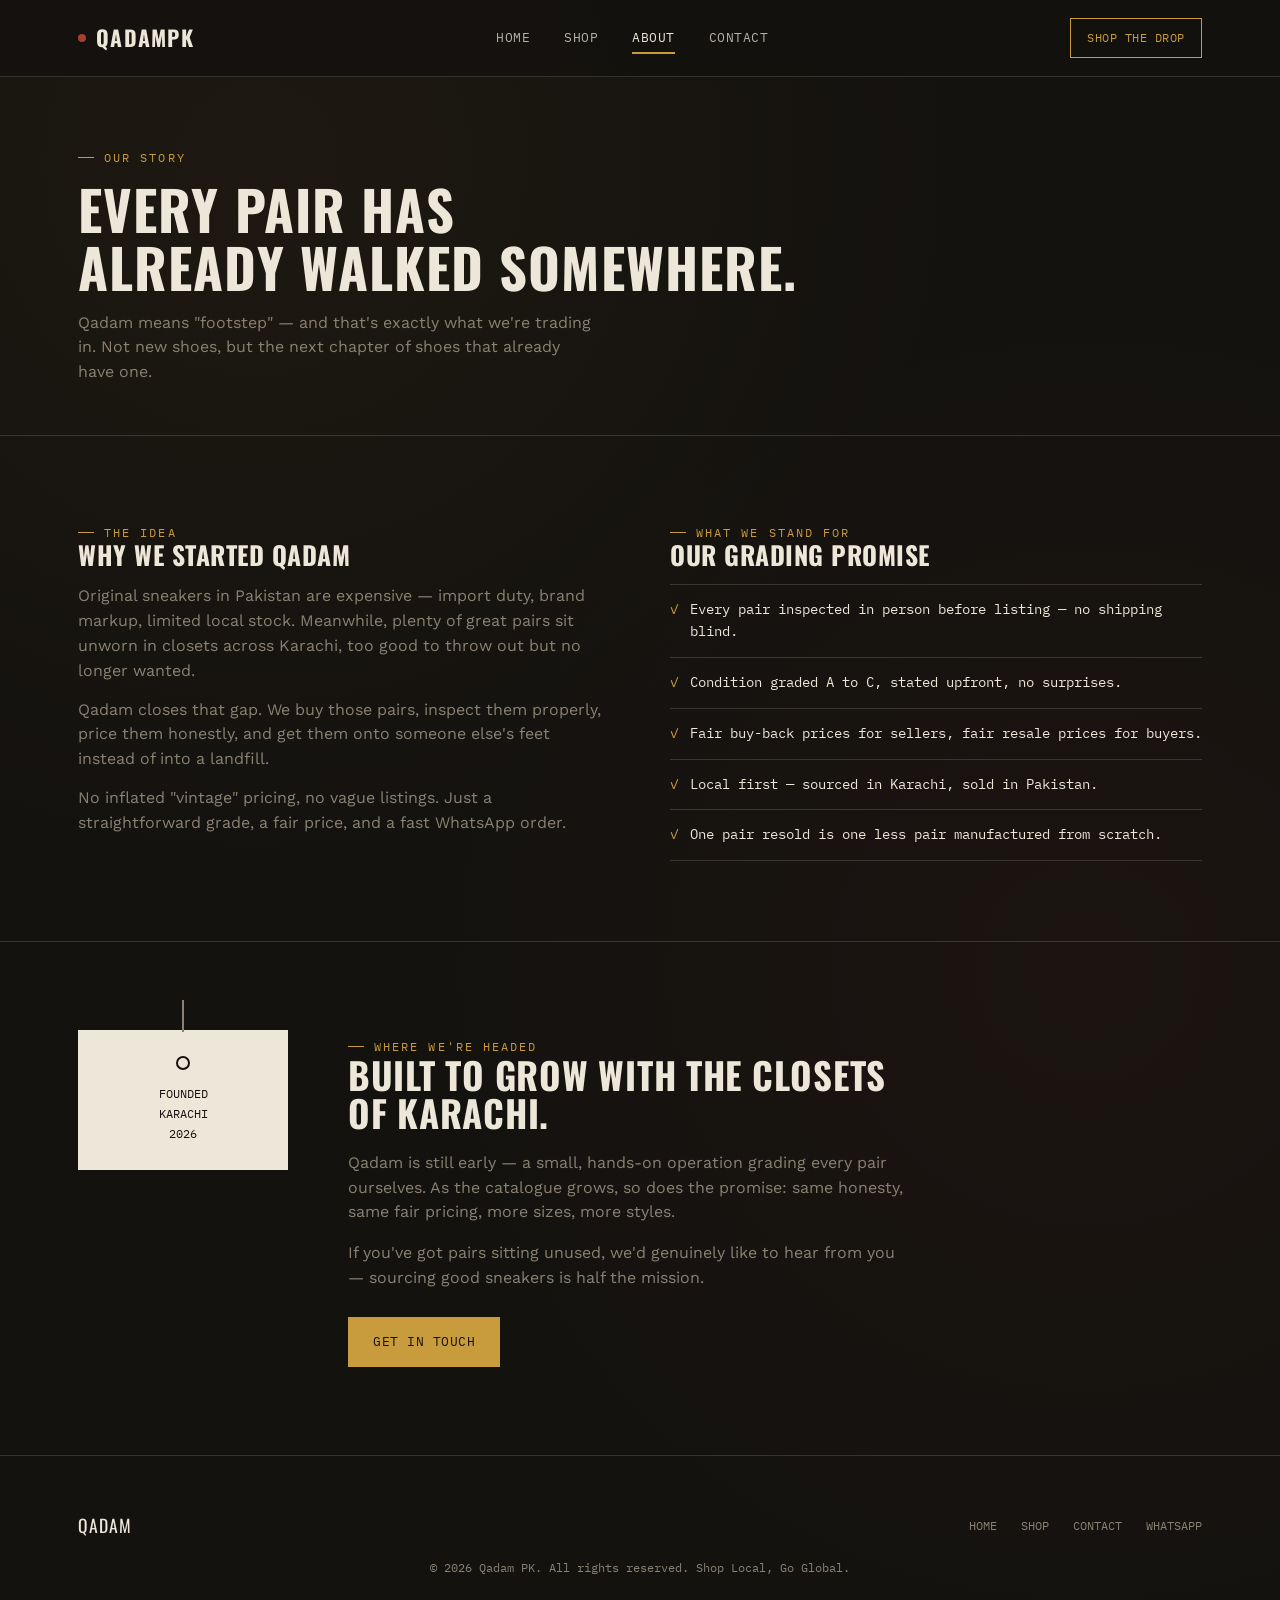
==== commit 89baa1d4: "Update about.html" ====
--- a/about.html
+++ b/about.html
@@ -11,7 +11,7 @@
 
 <nav class="site-nav">
   <div class="wrap">
-    <a href="index.html" class="logo"><span class="dot"></span>QADAM.PK</a>
+    <a href="index.html" class="logo"><span class="dot"></span>QADAMPK</a>
     <ul class="nav-links">
       <li><a href="index.html">Home</a></li>
       <li><a href="shop.html">Shop</a></li>
